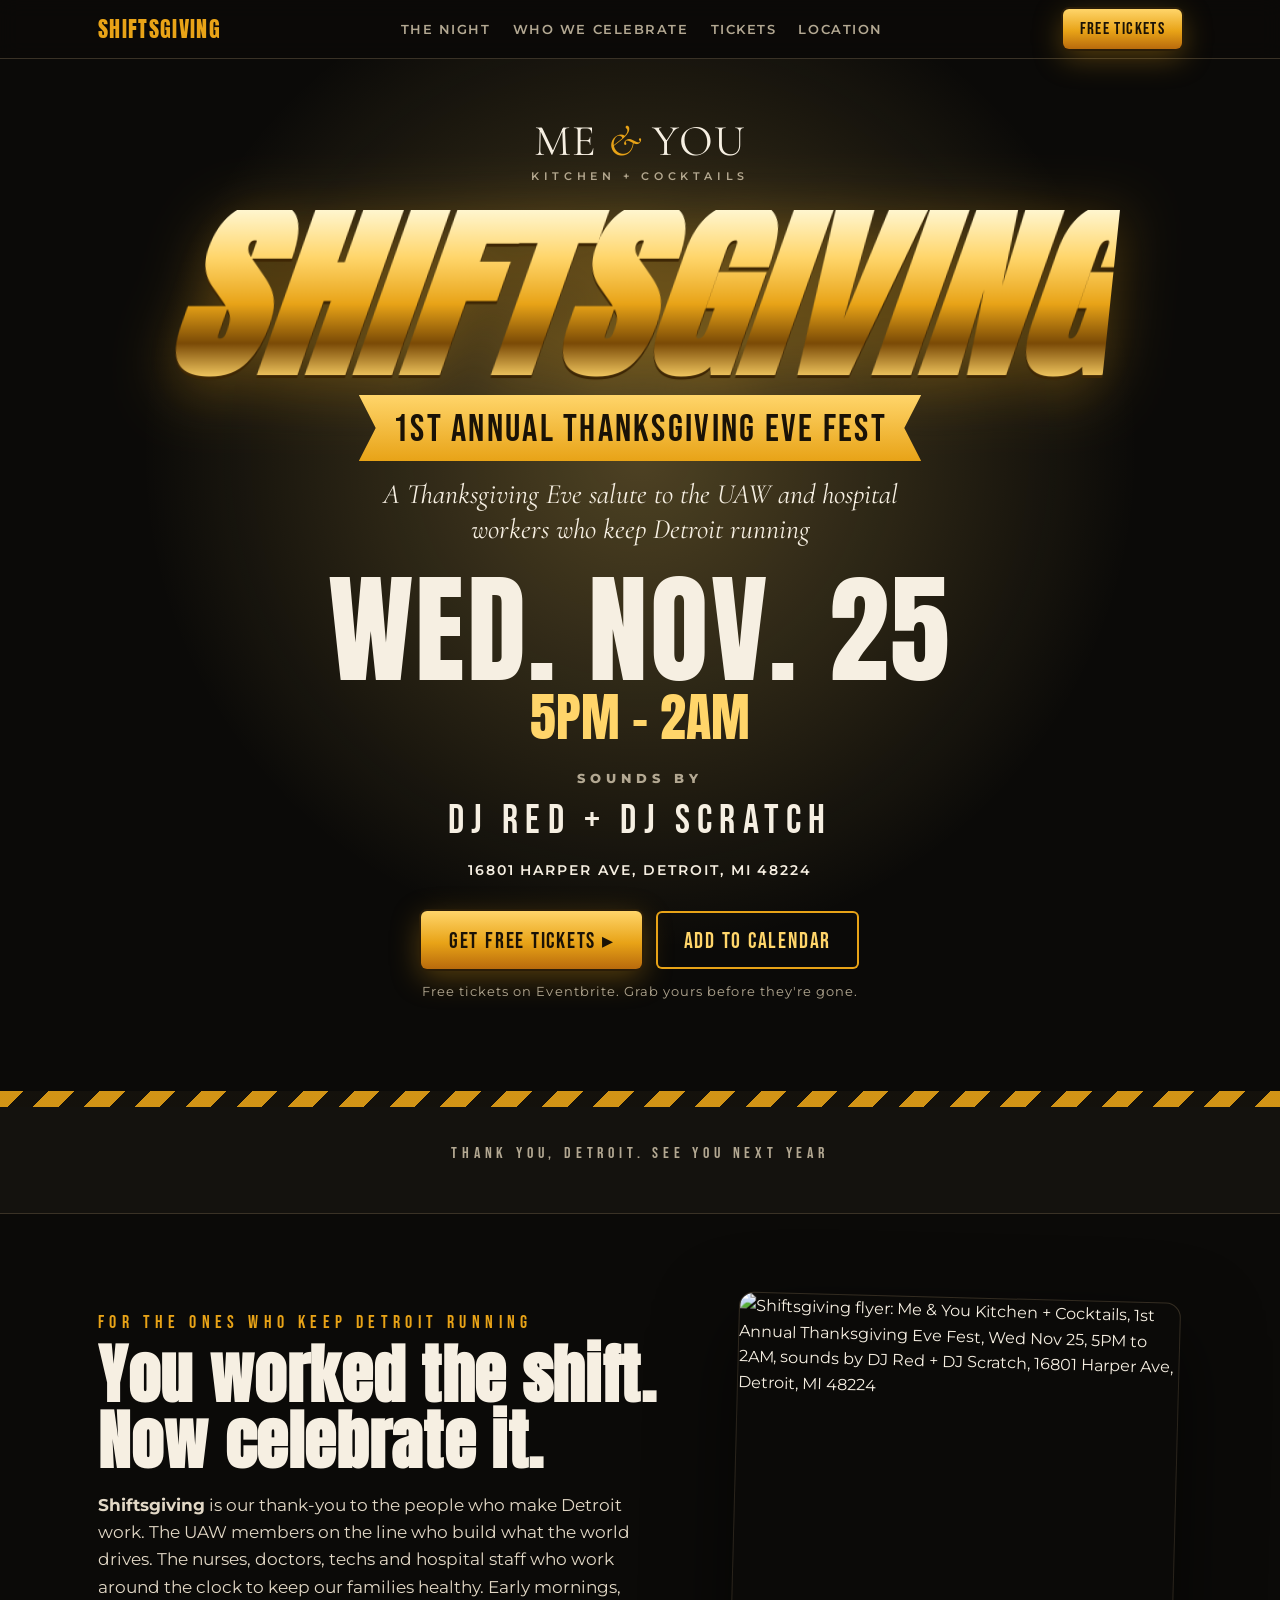
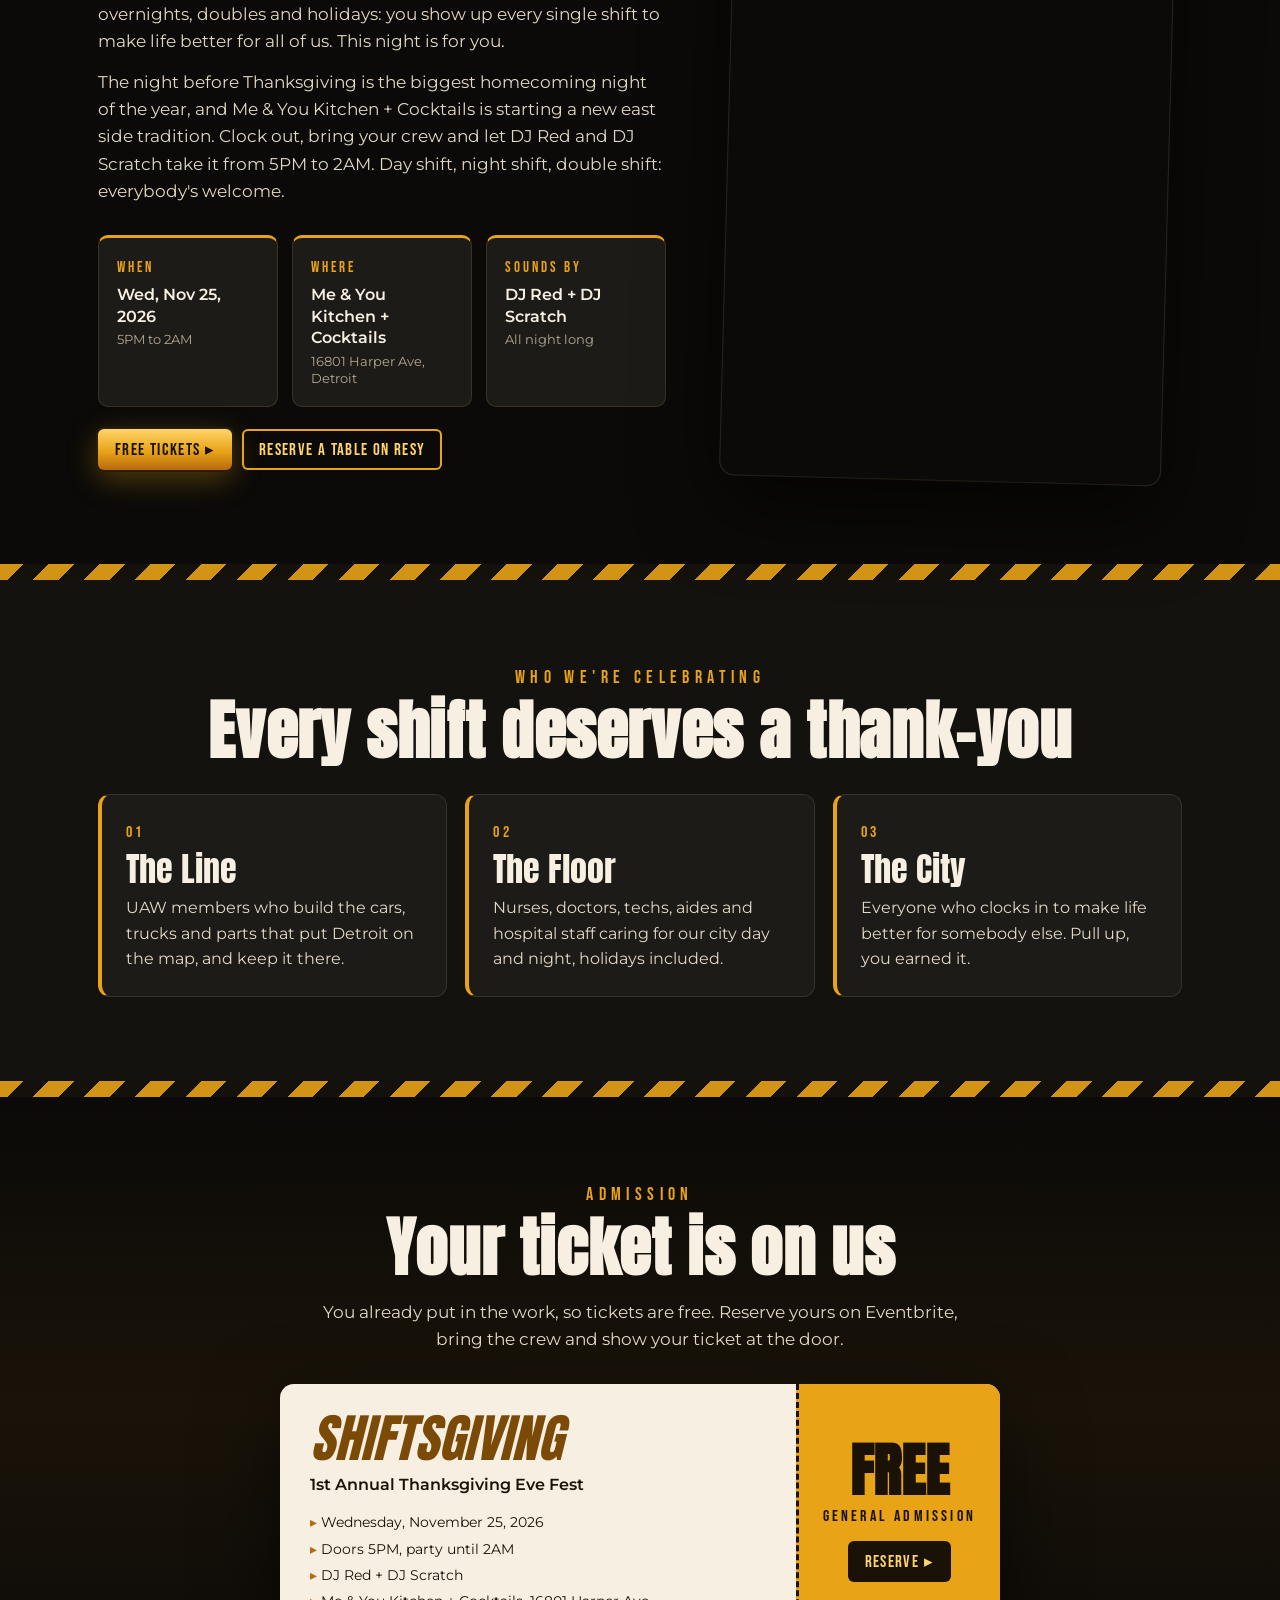
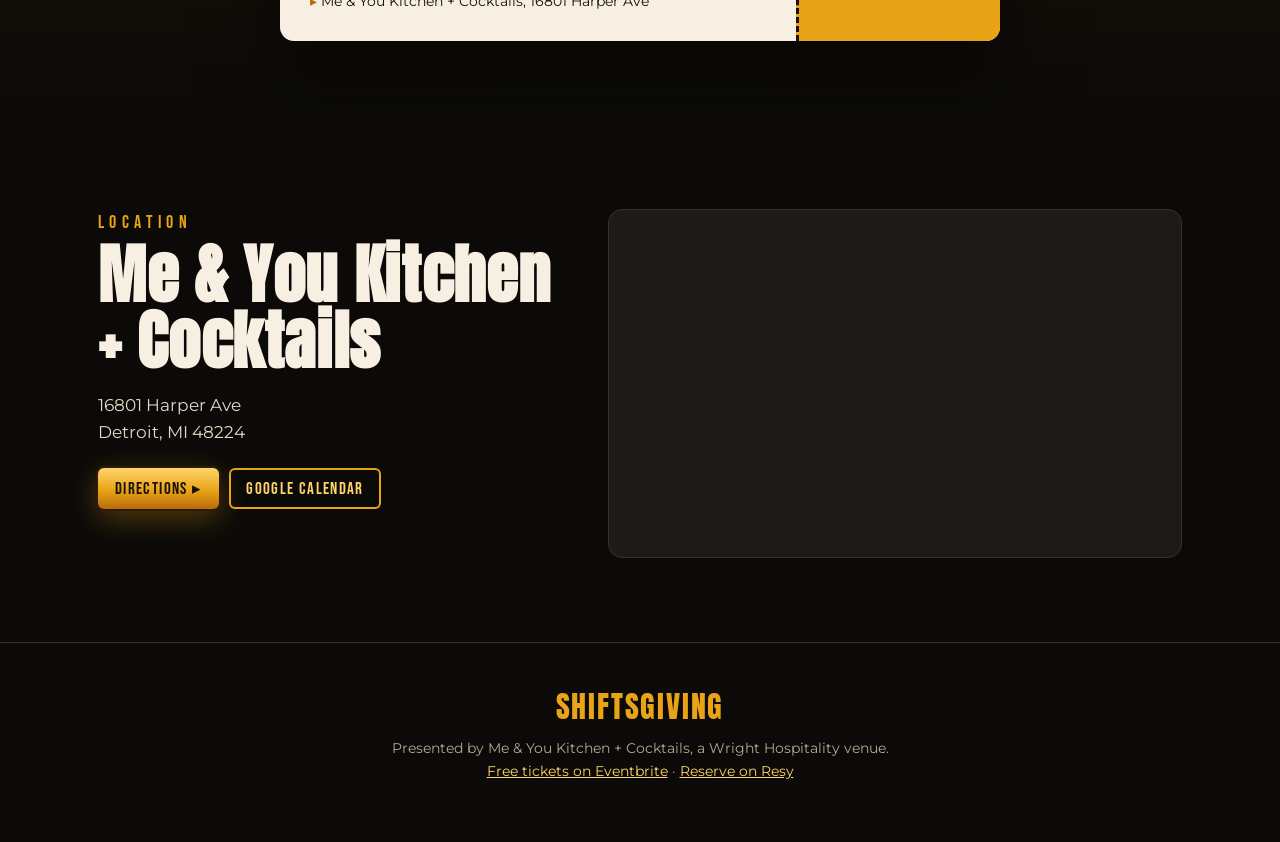
==== transfer/shiftsgiving/index.html @ 09a3d713 "Transfer Shiftsgiving site index.html (do not merge) Co-Authored-By: Claude Opus 5.5 <noreply@anthro" ====
<!doctype html>
<html lang="en">
<head>
<meta charset="utf-8">
<meta name="viewport" content="width=device-width, initial-scale=1, viewport-fit=cover">
<title>Shiftsgiving 2026 | Thanksgiving Eve Fest at Me &amp; You Detroit | Wed Nov 25</title>
<meta name="description" content="Shiftsgiving: a Thanksgiving Eve salute to the UAW members and hospital workers who keep Detroit running. The 1st Annual Thanksgiving Eve Fest at Me &amp; You Kitchen + Cocktails, 16801 Harper Ave, Detroit. Wednesday, November 25, 5PM to 2AM. Sounds by DJ Red + DJ Scratch. Free tickets on Eventbrite.">
<meta name="theme-color" content="#0b0a08">
<meta property="og:type" content="website">
<meta property="og:title" content="Shiftsgiving | Thanksgiving Eve Fest at Me &amp; You | Wed Nov 25">
<meta property="og:description" content="A Thanksgiving Eve salute to UAW and hospital workers. Clock out and turn up, 5PM to 2AM with DJ Red + DJ Scratch at Me &amp; You Kitchen + Cocktails, Detroit. Free tickets.">
<meta property="og:image" content="https://shiftsgiving.com/img/og.jpg">
<meta property="og:url" content="https://shiftsgiving.com">
<meta name="twitter:card" content="summary_large_image">
<link rel="icon" href="data:image/svg+xml,%3Csvg xmlns='http://www.w3.org/2000/svg' viewBox='0 0 64 64'%3E%3Cpath fill='%23e8a317' d='M32 4l6 14 15-5-6 14 13 6-14 5 4 15-13-8-5 15-5-15-13 8 4-15-14-5 13-6-6-14 15 5z'/%3E%3C/svg%3E">
<link rel="preconnect" href="https://fonts.googleapis.com">
<link rel="preconnect" href="https://fonts.gstatic.com" crossorigin>
<link href="https://fonts.googleapis.com/css2?family=Anton&family=Bebas+Neue&family=Cormorant+Garamond:ital,wght@0,600;1,600&family=Montserrat:wght@400;600;800&display=swap" rel="stylesheet">
<script type="application/ld+json">
{"@context":"https://schema.org","@type":"Event","name":"Shiftsgiving: 1st Annual Thanksgiving Eve Fest",
"startDate":"2026-11-25T17:00:00-05:00","endDate":"2026-11-26T02:00:00-05:00",
"eventStatus":"https://schema.org/EventScheduled","eventAttendanceMode":"https://schema.org/OfflineEventAttendanceMode",
"location":{"@type":"Place","name":"Me & You Kitchen + Cocktails","address":{"@type":"PostalAddress","streetAddress":"16801 Harper Ave","addressLocality":"Detroit","addressRegion":"MI","postalCode":"48224","addressCountry":"US"}},
"image":["https://shiftsgiving.com/img/shiftgiving-flyer.jpg"],
"description":"A Thanksgiving Eve celebration honoring UAW members and hospital workers. Sounds by DJ Red + DJ Scratch, 5PM to 2AM.",
"performer":[{"@type":"Person","name":"DJ Red"},{"@type":"Person","name":"DJ Scratch"}],
"offers":{"@type":"Offer","price":"0","priceCurrency":"USD","availability":"https://schema.org/InStock","url":"https://www.eventbrite.com/e/shiftsgiving-1st-annual-thanksgiving-eve-fest-tickets-2004537831615"},
"organizer":{"@type":"Organization","name":"Me & You Kitchen + Cocktails"}}
</script>
<style>
/* Layout: the factory floor at shift change. Steel, safety-yellow lines, molten gold type, autumn leaves drifting through. */
:root{
  color-scheme:dark;
  --bg:#0b0a08; --bg2:#14120e; --steel:#1d1b17; --line:#3a3226;
  --gold:#e8a317; --gold2:#ffd56a; --amber:#b86a0c; --leaf:#d9531e; --cream:#f6efe2; --ash:#b3a892;
  --f-display:Anton,Impact,"Arial Narrow Bold",sans-serif;
  --f-data:"Bebas Neue",Impact,"Arial Narrow",sans-serif;
  --f-serif:"Cormorant Garamond",Georgia,serif;
  --f-body:Montserrat,system-ui,-apple-system,"Segoe UI",sans-serif;
}
*{box-sizing:border-box;margin:0;padding:0}
html{scroll-behavior:smooth;overflow-x:clip}
body{background:var(--bg);color:var(--cream);font-family:var(--f-body);line-height:1.6;overflow-x:hidden}
a{color:inherit}
img{max-width:100%;height:auto;display:block}
.wrap{max-width:1120px;margin:0 auto;padding-left:max(18px,env(safe-area-inset-left,0px));padding-right:max(18px,env(safe-area-inset-right,0px))}
:focus-visible{outline:2px solid var(--gold2);outline-offset:3px}

/* falling leaves */
.leaves{position:fixed;inset:0;pointer-events:none;z-index:40;overflow:hidden}
.leaf{position:absolute;top:-60px;width:34px;height:34px;opacity:.9;animation:fall linear infinite;filter:drop-shadow(0 4px 6px rgba(0,0,0,.4))}
.leaf svg{width:100%;height:100%;animation:sway ease-in-out infinite alternate}
@keyframes fall{to{transform:translateY(115vh)}}
@keyframes sway{from{transform:translateX(-30px) rotate(-40deg)}to{transform:translateX(30px) rotate(60deg)}}
@media (prefers-reduced-motion:reduce){.leaves{display:none}.spark{display:none}}

/* nav */
.nav{position:sticky;top:0;z-index:50;background:rgba(11,10,8,.82);backdrop-filter:blur(10px);-webkit-backdrop-filter:blur(10px);border-bottom:1px solid var(--line)}
.nav .wrap{display:flex;align-items:center;justify-content:space-between;height:58px;gap:12px}
.brand{font-family:var(--f-display);letter-spacing:.06em;font-size:22px;text-decoration:none;color:var(--gold)}
.nav ul{display:flex;gap:22px;list-style:none;font-size:13px;font-weight:600;text-transform:uppercase;letter-spacing:.12em}
.nav ul a{text-decoration:none;color:var(--ash)}
.nav ul a:hover{color:var(--gold2)}
@media (max-width:720px){.nav ul{display:none}}
.btn{display:inline-flex;align-items:center;gap:.5em;font-family:var(--f-data);font-size:22px;letter-spacing:.08em;text-decoration:none;
  color:#1a1206;background:linear-gradient(180deg,var(--gold2),var(--gold) 55%,var(--amber));padding:.55em 1.25em .45em;border-radius:6px;
  box-shadow:0 0 0 2px #2a1d08,0 8px 30px rgba(232,163,23,.35);transition:transform .15s,box-shadow .15s}
.btn:hover{transform:translateY(-2px);box-shadow:0 0 0 2px #2a1d08,0 12px 40px rgba(232,163,23,.55)}
.btn.sm{font-size:17px;padding:.45em 1em .35em}
.btn.ghost{background:transparent;color:var(--gold2);box-shadow:inset 0 0 0 2px var(--gold)}

/* hero */
.hero{position:relative;min-height:calc(100svh - 58px);display:grid;place-items:center;text-align:center;padding:60px 0 90px;overflow:hidden;isolation:isolate}
.hero:before{content:"";position:absolute;inset:0;z-index:-2;background:url(img/hero-bg.jpg) center top/cover no-repeat;filter:saturate(.9) brightness(.42)}
.hero:after{content:"";position:absolute;inset:0;z-index:-1;
  background:radial-gradient(ellipse at 50% 38%,rgba(255,213,106,.28),transparent 55%),linear-gradient(180deg,rgba(11,10,8,.2),rgba(11,10,8,.15) 60%,var(--bg))}
.venue{font-family:var(--f-serif);font-size:clamp(28px,5vw,44px);line-height:1;letter-spacing:.02em}
.venue em{font-style:italic;color:var(--gold)}
.venue small{display:block;font-family:var(--f-body);font-size:11px;letter-spacing:.42em;margin-top:8px;color:var(--ash);font-weight:600}
h1.title{font-family:var(--f-display);font-size:clamp(64px,15vw,190px);line-height:.9;letter-spacing:.01em;margin:28px 0 14px;font-style:italic;
  background:linear-gradient(180deg,#fff6cf 0%,var(--gold2) 28%,var(--gold) 55%,#7a4a06 78%,var(--gold2) 100%);-webkit-background-clip:text;background-clip:text;color:transparent;
  filter:drop-shadow(0 3px 0 #3d2604) drop-shadow(0 10px 30px rgba(232,163,23,.35));transform:skewX(-6deg)}
.ribbon{display:inline-block;font-family:var(--f-data);font-size:clamp(20px,3.6vw,38px);letter-spacing:.06em;color:#1a1206;
  background:linear-gradient(180deg,var(--gold2),var(--gold));padding:.12em .9em .02em;clip-path:polygon(0 0,100% 0,97% 50%,100% 100%,0 100%,3% 50%)}
.when{font-family:var(--f-display);font-size:clamp(52px,10vw,120px);line-height:1;margin-top:22px;letter-spacing:.02em}
.time{font-family:var(--f-display);font-size:clamp(28px,5vw,52px);color:var(--gold2);line-height:1.1}
.djs{margin-top:22px;font-size:13px;letter-spacing:.38em;font-weight:800;color:var(--ash)}
.djs b{display:block;font-family:var(--f-data);font-weight:400;letter-spacing:.18em;font-size:clamp(26px,4vw,40px);color:var(--cream)}
.addr{margin-top:6px;font-weight:600;letter-spacing:.14em;font-size:14px}
.cta{margin-top:30px;display:flex;flex-wrap:wrap;gap:14px;justify-content:center}
.free{display:block;margin-top:12px;font-size:13px;color:var(--ash);letter-spacing:.08em}
.spark{position:absolute;width:3px;height:3px;border-radius:50%;background:var(--gold2);box-shadow:0 0 8px 2px var(--gold);opacity:0;animation:spark 2.4s ease-out infinite}
@keyframes spark{0%{opacity:0;transform:translate(0,0)}8%{opacity:1}100%{opacity:0;transform:translate(var(--dx),var(--dy))}}

/* hazard band */
.hazard{height:16px;background:repeating-linear-gradient(-45deg,var(--gold) 0 18px,#15120c 18px 36px);opacity:.9}

/* countdown */
.count{background:var(--bg2);padding:34px 0;text-align:center;border-bottom:1px solid var(--line)}
.count h2{font-family:var(--f-data);font-weight:400;letter-spacing:.3em;font-size:16px;color:var(--ash);margin-bottom:12px}
.clock{display:flex;justify-content:center;gap:clamp(10px,3vw,26px)}
.clock div{min-width:76px;background:var(--steel);border:1px solid var(--line);border-radius:10px;padding:12px 8px 8px}
.clock b{display:block;font-family:var(--f-display);font-size:clamp(36px,7vw,56px);line-height:1;color:var(--gold2);font-variant-numeric:tabular-nums}
.clock span{font-size:11px;letter-spacing:.2em;text-transform:uppercase;color:var(--ash)}

/* sections */
section{padding:84px 0}
.kicker{font-family:var(--f-data);letter-spacing:.3em;color:var(--gold);font-size:18px}
h2.h{font-family:var(--f-display);font-size:clamp(38px,6vw,64px);line-height:1.02;margin:6px 0 18px;letter-spacing:.01em}
.lede{font-size:17px;color:#e2d8c6;max-width:60ch}

.about{display:grid;grid-template-columns:1.1fr .9fr;gap:52px;align-items:center}
@media (max-width:860px){.about{grid-template-columns:1fr}}
.flyer{position:relative;border-radius:14px;overflow:hidden;box-shadow:0 30px 80px rgba(0,0,0,.6),0 0 0 1px var(--line);transform:rotate(1.5deg);max-width:440px;justify-self:center}
.flyer img{width:100%}
.facts{display:grid;grid-template-columns:repeat(3,1fr);gap:14px;margin-top:30px}
@media (max-width:620px){.facts{grid-template-columns:1fr}}
.fact{background:var(--steel);border:1px solid var(--line);border-top:3px solid var(--gold);border-radius:10px;padding:18px}
.fact h3{font-family:var(--f-data);font-weight:400;letter-spacing:.2em;font-size:15px;color:var(--gold)}
.fact p{font-weight:600;line-height:1.35;margin-top:4px}
.fact p small{display:block;font-weight:400;color:var(--ash);font-size:13px;margin-top:4px}
.minis{display:flex;flex-wrap:wrap;gap:10px;margin-top:22px}

/* tickets */
.tix{background:linear-gradient(180deg,var(--bg),#1a1309 50%,var(--bg));text-align:center;position:relative}
.ticket{max-width:720px;margin:30px auto 0;display:grid;grid-template-columns:1fr auto;background:var(--cream);color:#1a1206;border-radius:14px;overflow:hidden;text-align:left;
  box-shadow:0 30px 80px rgba(0,0,0,.55)}
.ticket .main{padding:28px 30px}
.ticket .main .t{font-family:var(--f-display);font-size:clamp(34px,6vw,52px);line-height:1;font-style:italic;color:#7a4a06}
.ticket .main p{font-weight:600;margin-top:8px}
.ticket .main ul{list-style:none;margin-top:14px;font-size:14px;display:grid;gap:4px}
.ticket .main li:before{content:"▸ ";color:var(--amber)}
.ticket .stub{background:var(--gold);display:grid;place-items:center;padding:24px;border-left:3px dashed #1a1206;min-width:180px}
.ticket .stub b{font-family:var(--f-display);font-size:58px;line-height:1}
.ticket .stub span{font-family:var(--f-data);letter-spacing:.2em}
.ticket .stub .btn{margin-top:12px;background:#1a1206;color:var(--gold2);box-shadow:none}
@media (max-width:620px){.ticket{grid-template-columns:1fr}.ticket .stub{border-left:0;border-top:3px dashed #1a1206}}

/* location */
.loc{display:grid;grid-template-columns:.9fr 1.1fr;gap:40px;align-items:stretch}
@media (max-width:860px){.loc{grid-template-columns:1fr}}
.map{border-radius:14px;overflow:hidden;border:1px solid var(--line);min-height:340px;background:var(--steel)}
.map iframe{width:100%;height:100%;min-height:340px;border:0;filter:grayscale(.3) contrast(1.05)}

.salute{margin:16px auto 0;max-width:44ch;font-family:var(--f-serif);font-style:italic;font-size:clamp(20px,2.6vw,28px);line-height:1.25;color:var(--cream)}
.honor{background:var(--bg2);text-align:center}
.hcards{display:grid;grid-template-columns:repeat(3,1fr);gap:18px;margin-top:30px;text-align:left}
@media (max-width:820px){.hcards{grid-template-columns:1fr}}
.hcard{background:var(--steel);border:1px solid var(--line);border-left:4px solid var(--gold);border-radius:12px;padding:24px}
.hcard span{font-family:var(--f-data);color:var(--gold);letter-spacing:.2em}
.hcard h3{font-family:var(--f-display);font-size:34px;line-height:1.1;margin:4px 0 8px;font-weight:400}
.hcard p{color:#e2d8c6}
footer{border-top:1px solid var(--line);padding:40px 0 60px;text-align:center;color:var(--ash);font-size:14px}
footer .brand{display:block;font-size:30px;margin-bottom:6px}
footer a{color:var(--gold2)}
</style>
</head>
<body>
<div class="leaves" aria-hidden="true"></div>

<nav class="nav">
  <div class="wrap">
    <a class="brand" href="#top">SHIFTSGIVING</a>
    <ul><li><a href="#about">The Night</a></li><li><a href="#honor">Who We Celebrate</a></li><li><a href="#tickets">Tickets</a></li><li><a href="#location">Location</a></li></ul>
    <a class="btn sm" href="https://www.eventbrite.com/e/shiftsgiving-1st-annual-thanksgiving-eve-fest-tickets-2004537831615" target="_blank" rel="noopener">Free Tickets</a>
  </div>
</nav>

<header class="hero" id="top">
  <div class="wrap">
    <div class="venue">ME <em>&amp;</em> YOU<small>KITCHEN + COCKTAILS</small></div>
    <h1 class="title">SHIFTSGIVING</h1>
    <div class="ribbon">1ST ANNUAL THANKSGIVING EVE FEST</div>
    <p class="salute">A Thanksgiving Eve salute to the UAW and hospital workers who keep Detroit running</p>
    <div class="when">WED. NOV. 25</div>
    <div class="time">5PM – 2AM</div>
    <p class="djs">SOUNDS BY<b>DJ RED + DJ SCRATCH</b></p>
    <p class="addr">16801 HARPER AVE, DETROIT, MI 48224</p>
    <div class="cta">
      <a class="btn" href="https://www.eventbrite.com/e/shiftsgiving-1st-annual-thanksgiving-eve-fest-tickets-2004537831615" target="_blank" rel="noopener">Get Free Tickets ▸</a>
      <a class="btn ghost" href="shiftgiving.ics" download>Add to Calendar</a>
    </div>
    <span class="free">Free tickets on Eventbrite. Grab yours before they're gone.</span>
  </div>
</header>
<div class="hazard"></div>

<div class="count" aria-live="polite">
  <h2 id="countLabel">THE SHIFT STARTS IN</h2>
  <div class="clock" id="clock">
    <div><b id="cd-d">--</b><span>Days</span></div>
    <div><b id="cd-h">--</b><span>Hours</span></div>
    <div><b id="cd-m">--</b><span>Min</span></div>
    <div><b id="cd-s">--</b><span>Sec</span></div>
  </div>
</div>

<section id="about">
  <div class="wrap about">
    <div>
      <div class="kicker">FOR THE ONES WHO KEEP DETROIT RUNNING</div>
      <h2 class="h">You worked the shift.<br>Now celebrate it.</h2>
      <p class="lede"><strong>Shiftsgiving</strong> is our thank-you to the people who make Detroit work. The UAW members on the line who build what the world drives. The nurses, doctors, techs and hospital staff who work around the clock to keep our families healthy. Early mornings, overnights, doubles and holidays: you show up every single shift to make life better for all of us. This night is for you.</p>
      <p class="lede" style="margin-top:14px">The night before Thanksgiving is the biggest homecoming night of the year, and Me &amp; You Kitchen + Cocktails is starting a new east side tradition. Clock out, bring your crew and let DJ Red and DJ Scratch take it from 5PM to 2AM. Day shift, night shift, double shift: everybody's welcome.</p>
      <div class="facts">
        <div class="fact"><h3>WHEN</h3><p>Wed, Nov 25, 2026<small>5PM to 2AM</small></p></div>
        <div class="fact"><h3>WHERE</h3><p>Me &amp; You Kitchen + Cocktails<small>16801 Harper Ave, Detroit</small></p></div>
        <div class="fact"><h3>SOUNDS BY</h3><p>DJ Red + DJ Scratch<small>All night long</small></p></div>
      </div>
      <div class="minis">
        <a class="btn sm" href="https://www.eventbrite.com/e/shiftsgiving-1st-annual-thanksgiving-eve-fest-tickets-2004537831615" target="_blank" rel="noopener">Free Tickets ▸</a>
        <a class="btn sm ghost" href="https://resy.com/cities/detroit-mi/venues/me-and-you" target="_blank" rel="noopener">Reserve a Table on Resy</a>
      </div>
    </div>
    <figure class="flyer"><img src="img/shiftgiving-flyer.jpg" width="900" height="1600" alt="Shiftsgiving flyer: Me &amp; You Kitchen + Cocktails, 1st Annual Thanksgiving Eve Fest, Wed Nov 25, 5PM to 2AM, sounds by DJ Red + DJ Scratch, 16801 Harper Ave, Detroit, MI 48224"></figure>
  </div>
</section>

<div class="hazard"></div>
<section class="honor" id="honor">
  <div class="wrap">
    <div class="kicker">WHO WE'RE CELEBRATING</div>
    <h2 class="h">Every shift deserves a thank-you</h2>
    <div class="hcards">
      <div class="hcard"><span>01</span><h3>The Line</h3><p>UAW members who build the cars, trucks and parts that put Detroit on the map, and keep it there.</p></div>
      <div class="hcard"><span>02</span><h3>The Floor</h3><p>Nurses, doctors, techs, aides and hospital staff caring for our city day and night, holidays included.</p></div>
      <div class="hcard"><span>03</span><h3>The City</h3><p>Everyone who clocks in to make life better for somebody else. Pull up, you earned it.</p></div>
    </div>
  </div>
</section>

<div class="hazard"></div>
<section class="tix" id="tickets">
  <div class="wrap">
    <div class="kicker">ADMISSION</div>
    <h2 class="h">Your ticket is on us</h2>
    <p class="lede" style="margin:0 auto">You already put in the work, so tickets are free. Reserve yours on Eventbrite, bring the crew and show your ticket at the door.</p>
    <div class="ticket">
      <div class="main">
        <div class="t">SHIFTSGIVING</div>
        <p>1st Annual Thanksgiving Eve Fest</p>
        <ul>
          <li>Wednesday, November 25, 2026</li>
          <li>Doors 5PM, party until 2AM</li>
          <li>DJ Red + DJ Scratch</li>
          <li>Me &amp; You Kitchen + Cocktails, 16801 Harper Ave</li>
        </ul>
      </div>
      <div class="stub">
        <div style="text-align:center"><b>FREE</b><br><span>GENERAL ADMISSION</span><br>
        <a class="btn sm" href="https://www.eventbrite.com/e/shiftsgiving-1st-annual-thanksgiving-eve-fest-tickets-2004537831615" target="_blank" rel="noopener">Reserve ▸</a></div>
      </div>
    </div>
  </div>
</section>

<section id="location">
  <div class="wrap loc">
    <div>
      <div class="kicker">LOCATION</div>
      <h2 class="h">Me &amp; You Kitchen + Cocktails</h2>
      <p class="lede">16801 Harper Ave<br>Detroit, MI 48224</p>
      <div class="minis">
        <a class="btn sm" href="https://www.google.com/maps/dir/?api=1&amp;destination=16801+Harper+Ave,+Detroit,+MI+48224" target="_blank" rel="noopener">Directions ▸</a>
        <a class="btn sm ghost" href="https://www.google.com/calendar/render?action=TEMPLATE&amp;text=Shiftsgiving%3A%20Thanksgiving%20Eve%20Fest&amp;dates=20261125T220000Z/20261126T070000Z&amp;details=Sounds%20by%20DJ%20Red%20%2B%20DJ%20Scratch.%20Free%20tickets%3A%20https%3A%2F%2Fshiftsgiving.com&amp;location=Me%20%26%20You%20Kitchen%20%2B%20Cocktails%2C%2016801%20Harper%20Ave%2C%20Detroit%2C%20MI%2048224" target="_blank" rel="noopener">Google Calendar</a>
      </div>
    </div>
    <div class="map"><iframe title="Map to Me &amp; You Kitchen + Cocktails" loading="lazy" referrerpolicy="no-referrer-when-downgrade" src="https://maps.google.com/maps?q=16801%20Harper%20Ave%2C%20Detroit%2C%20MI%2048224&amp;z=15&amp;output=embed"></iframe></div>
  </div>
</section>

<footer>
  <span class="brand">SHIFTSGIVING</span>
  Presented by Me &amp; You Kitchen + Cocktails, a Wright Hospitality venue.<br>
  <a href="https://www.eventbrite.com/e/shiftsgiving-1st-annual-thanksgiving-eve-fest-tickets-2004537831615" target="_blank" rel="noopener">Free tickets on Eventbrite</a> · <a href="https://resy.com/cities/detroit-mi/venues/me-and-you" target="_blank" rel="noopener">Reserve on Resy</a>
</footer>

<script>
(function(){
  // countdown to 5PM ET, Nov 25 2026 (EST = UTC-5)
  var start=Date.UTC(2026,10,25,22,0,0), end=Date.UTC(2026,10,26,7,0,0);
  function pad(n){return (n<10?'0':'')+n}
  function tick(){
    var now=Date.now(), lab=document.getElementById('countLabel'), clk=document.getElementById('clock');
    if(now>=end){lab.textContent='THANK YOU, DETROIT. SEE YOU NEXT YEAR';clk.style.display='none';return}
    if(now>=start){lab.textContent='THE SHIFT IS ON. COME THROUGH';clk.style.display='none';return}
    var s=Math.floor((start-now)/1000);
    document.getElementById('cd-d').textContent=Math.floor(s/86400);
    document.getElementById('cd-h').textContent=pad(Math.floor(s%86400/3600));
    document.getElementById('cd-m').textContent=pad(Math.floor(s%3600/60));
    document.getElementById('cd-s').textContent=pad(s%60);
    setTimeout(tick,1000);
  }
  tick();
  // leaves
  if(!matchMedia('(prefers-reduced-motion: reduce)').matches){
    var box=document.querySelector('.leaves'), cols=['#d9531e','#e8a317','#b8320f','#c97a12','#8f3b0d'];
    var n=window.innerWidth<700?9:16;
    for(var i=0;i<n;i++){
      var d=document.createElement('div');d.className='leaf';
      var sz=20+Math.random()*26, dur=9+Math.random()*10;
      d.style.cssText='left:'+(Math.random()*100)+'%;width:'+sz+'px;height:'+sz+'px;animation-duration:'+dur+'s;animation-delay:-'+(Math.random()*dur)+'s;opacity:'+(.55+Math.random()*.4);
      d.innerHTML='<svg viewBox="0 0 64 64" style="animation-duration:'+(2+Math.random()*3)+'s"><path fill="'+cols[i%cols.length]+'" d="M32 2l5 13 12-6-3 14 14 2-10 10 8 9-15-1 1 14-12-9-12 9 1-14-15 1 8-9L4 25l14-2-3-14 12 6z"/><path stroke="#5a1f06" stroke-width="2" d="M32 20v42"/></svg>';
      box.appendChild(d);
    }
    // sparks in hero
    var hero=document.querySelector('.hero');
    for(var j=0;j<18;j++){
      var sp=document.createElement('i');sp.className='spark';
      var left=j%2?8+Math.random()*10:82+Math.random()*10;
      sp.style.cssText='left:'+left+'%;top:'+(28+Math.random()*20)+'%;--dx:'+((Math.random()-.5)*160)+'px;--dy:'+(40+Math.random()*120)+'px;animation-delay:'+(Math.random()*2.4)+'s';
      hero.appendChild(sp);
    }
  }
})();
</script>
</body>
</html>
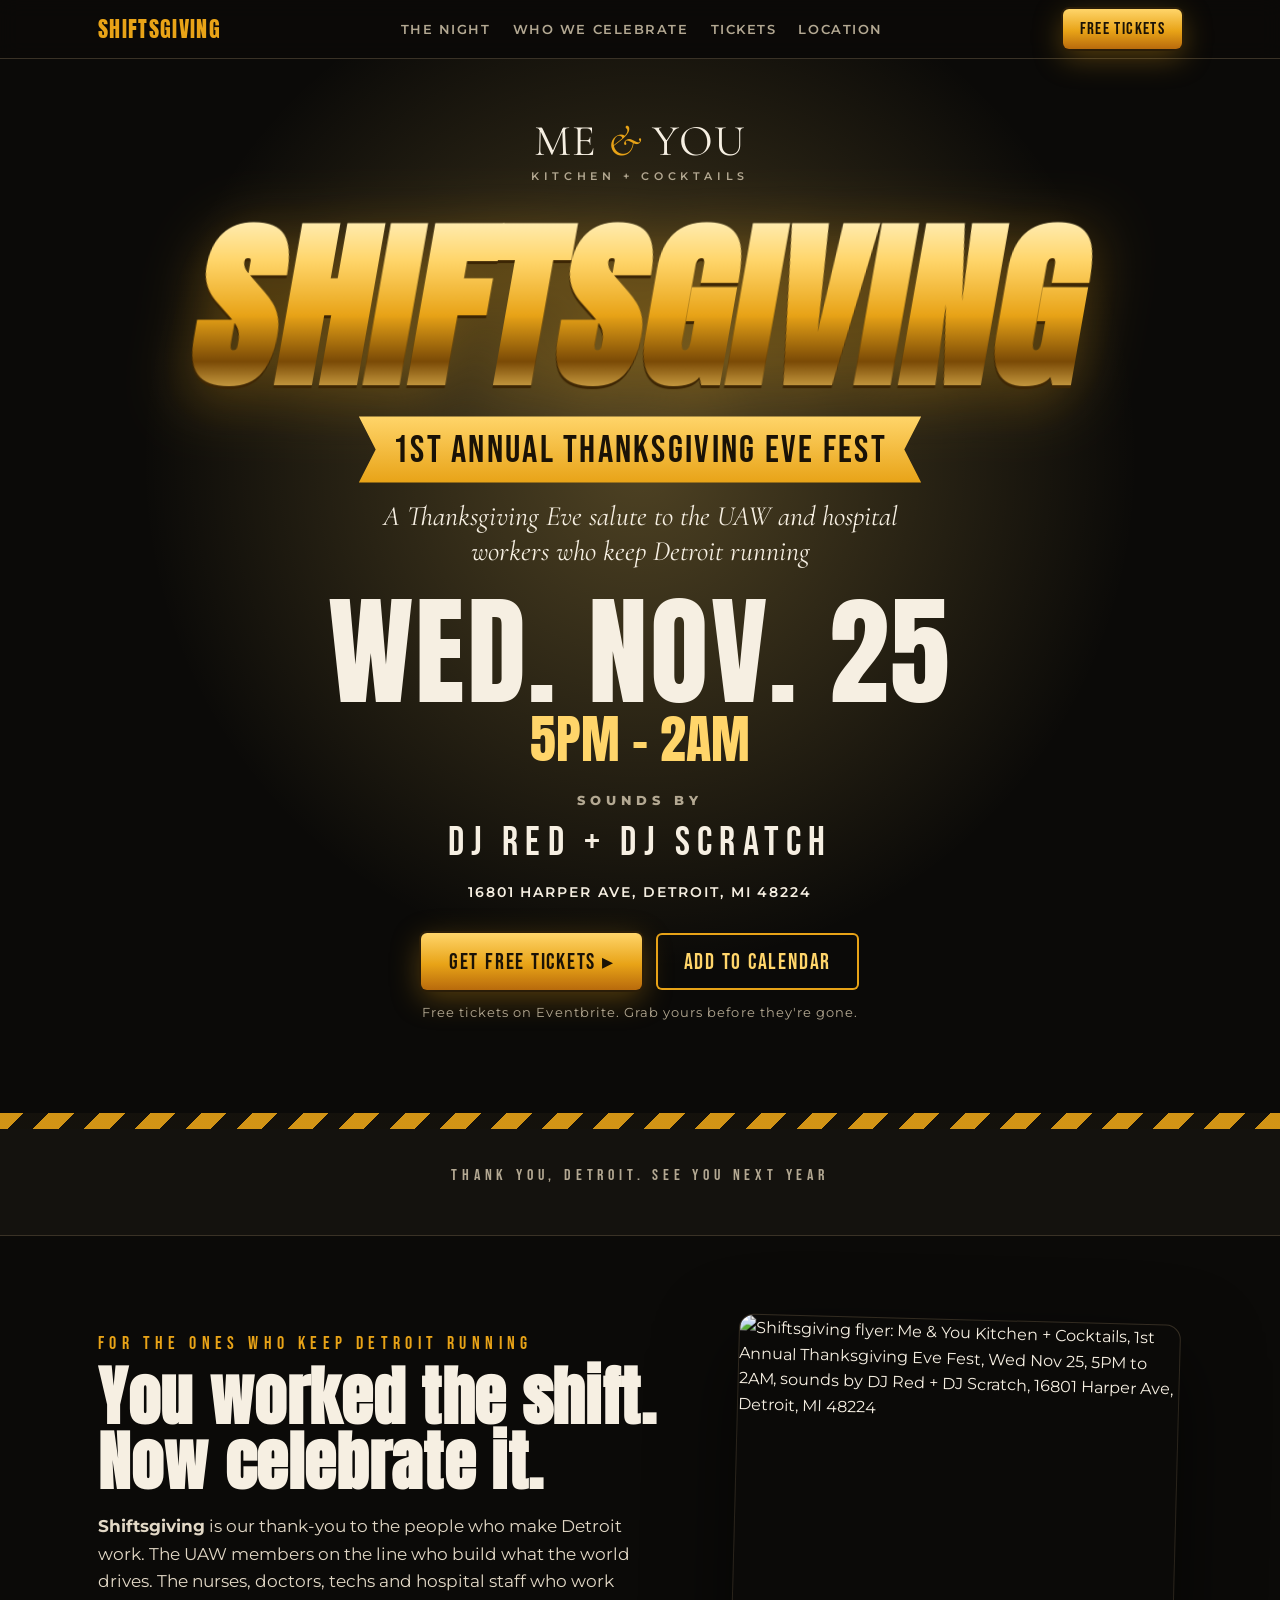
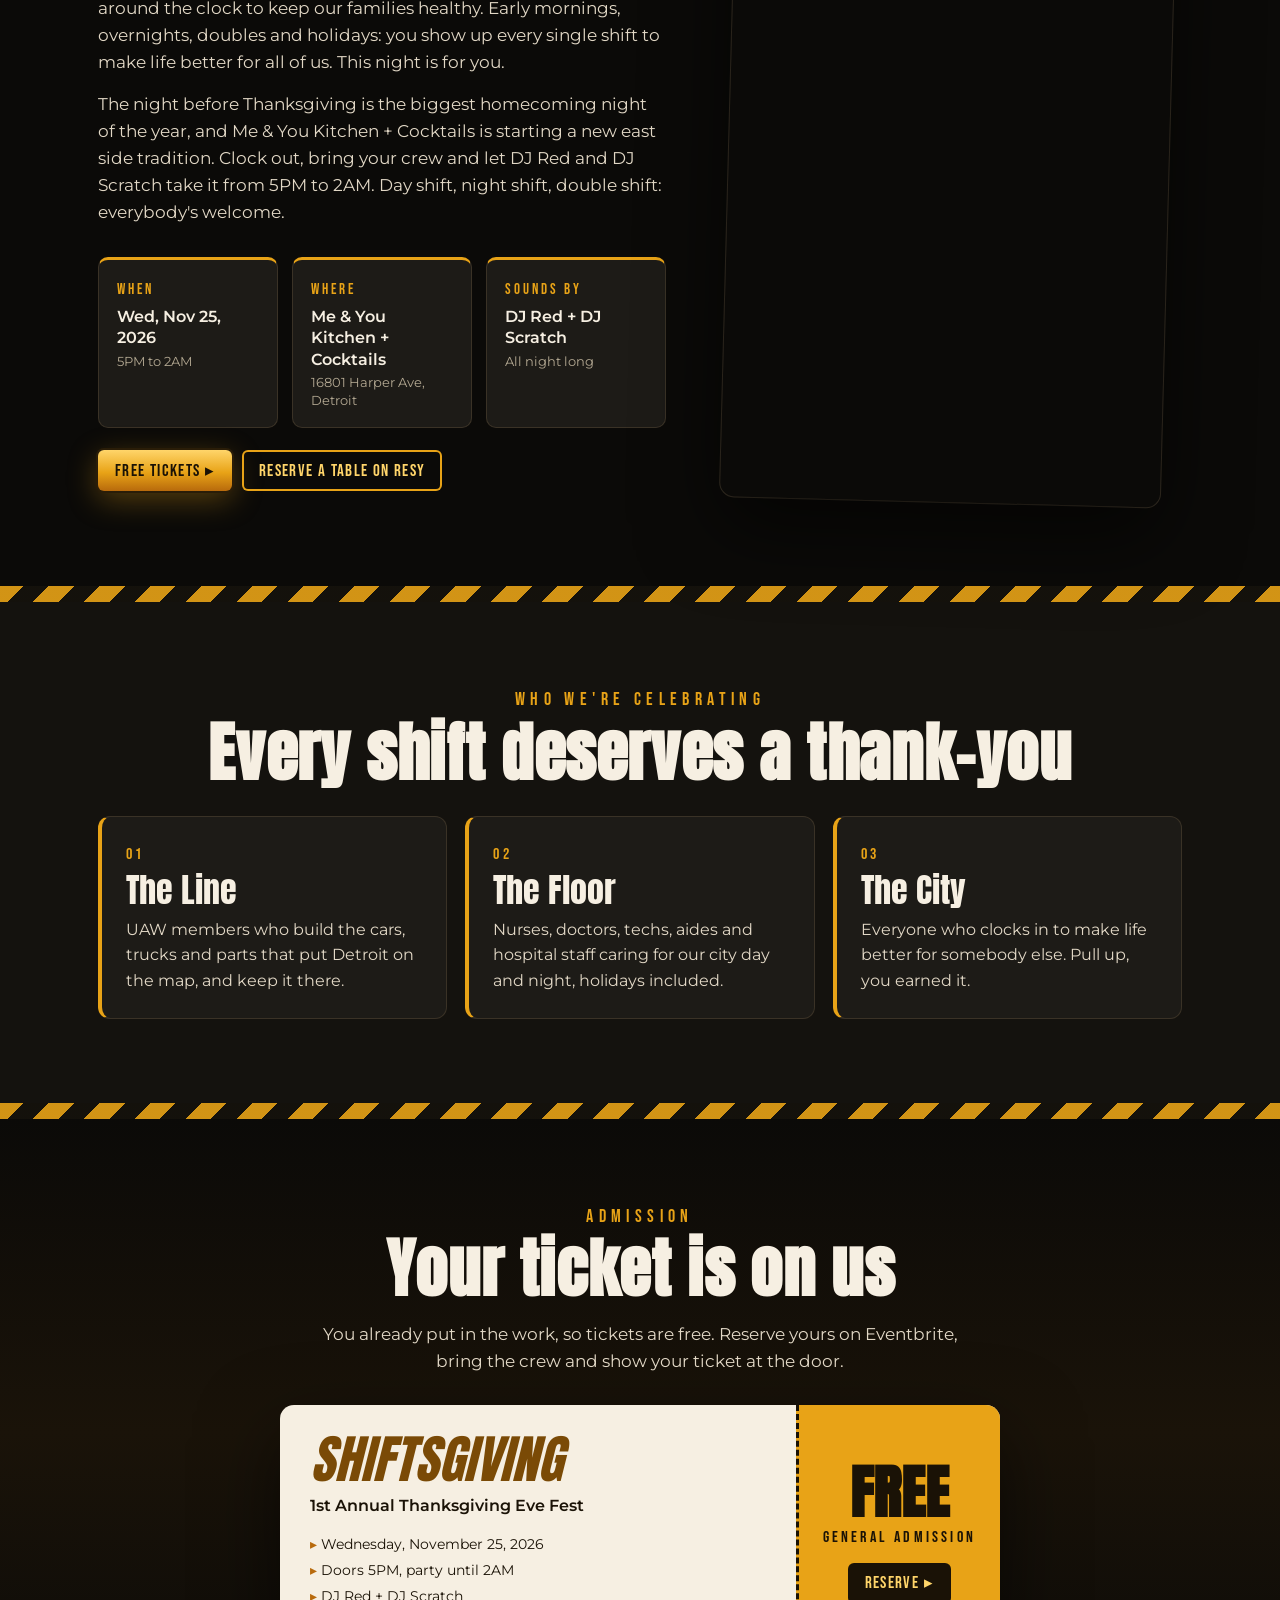
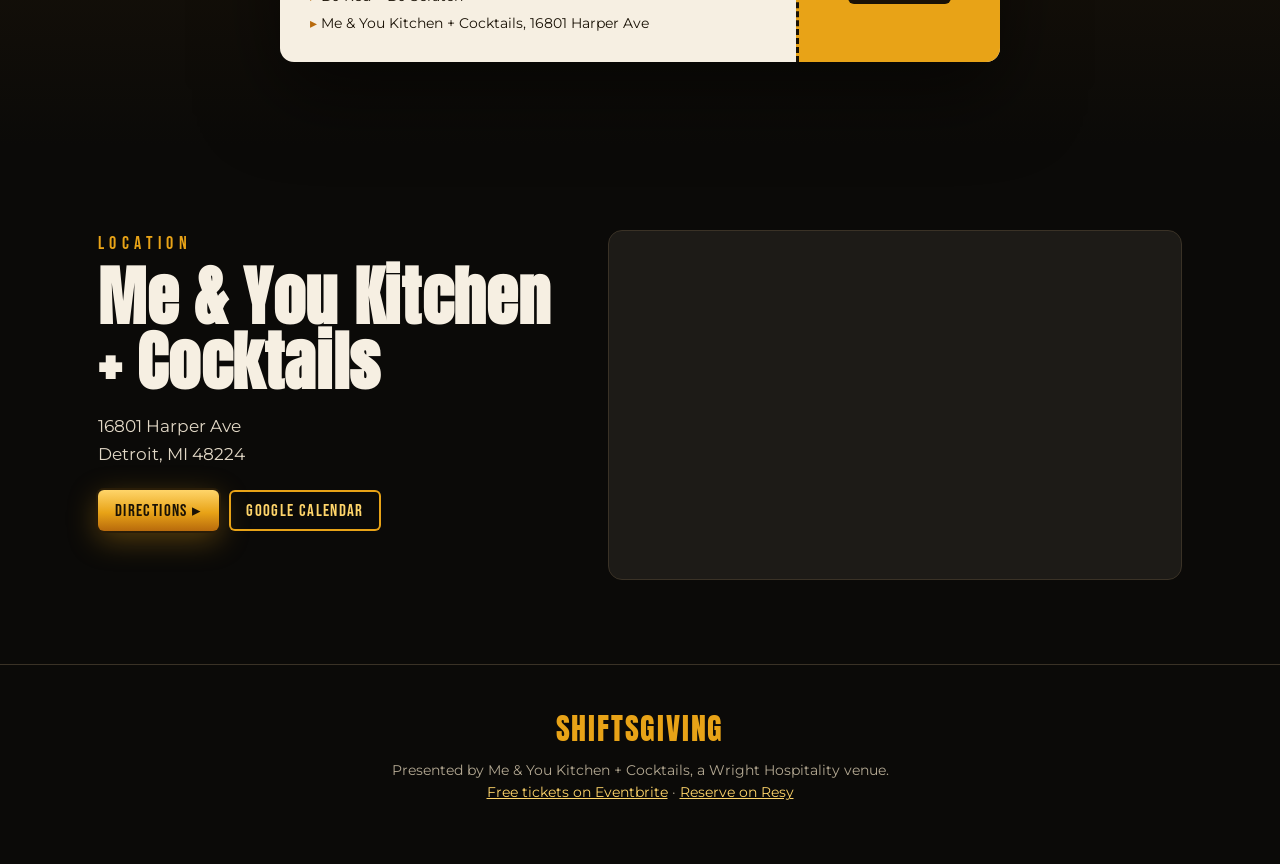
==== commit dcdb2cbc: "Fix clipped G in Shiftsgiving title (transfer, do not merge) Co-Authored-By: Claude Opus 5.5 <norepl" ====
--- a/transfer/shiftsgiving/index.html
+++ b/transfer/shiftsgiving/index.html
@@ -77,9 +77,9 @@
 .venue{font-family:var(--f-serif);font-size:clamp(28px,5vw,44px);line-height:1;letter-spacing:.02em}
 .venue em{font-style:italic;color:var(--gold)}
 .venue small{display:block;font-family:var(--f-body);font-size:11px;letter-spacing:.42em;margin-top:8px;color:var(--ash);font-weight:600}
-h1.title{font-family:var(--f-display);font-size:clamp(64px,15vw,190px);line-height:.9;letter-spacing:.01em;margin:28px 0 14px;font-style:italic;
+h1.title{display:inline-block;font-family:var(--f-display);font-size:clamp(60px,14vw,180px);line-height:1.05;letter-spacing:.01em;margin:22px 0 10px;padding:.06em .2em .02em;font-style:normal;
   background:linear-gradient(180deg,#fff6cf 0%,var(--gold2) 28%,var(--gold) 55%,#7a4a06 78%,var(--gold2) 100%);-webkit-background-clip:text;background-clip:text;color:transparent;
-  filter:drop-shadow(0 3px 0 #3d2604) drop-shadow(0 10px 30px rgba(232,163,23,.35));transform:skewX(-6deg)}
+  filter:drop-shadow(0 3px 0 #3d2604) drop-shadow(0 10px 30px rgba(232,163,23,.35));transform:skewX(-10deg)}
 .ribbon{display:inline-block;font-family:var(--f-data);font-size:clamp(20px,3.6vw,38px);letter-spacing:.06em;color:#1a1206;
   background:linear-gradient(180deg,var(--gold2),var(--gold));padding:.12em .9em .02em;clip-path:polygon(0 0,100% 0,97% 50%,100% 100%,0 100%,3% 50%)}
 .when{font-family:var(--f-display);font-size:clamp(52px,10vw,120px);line-height:1;margin-top:22px;letter-spacing:.02em}
